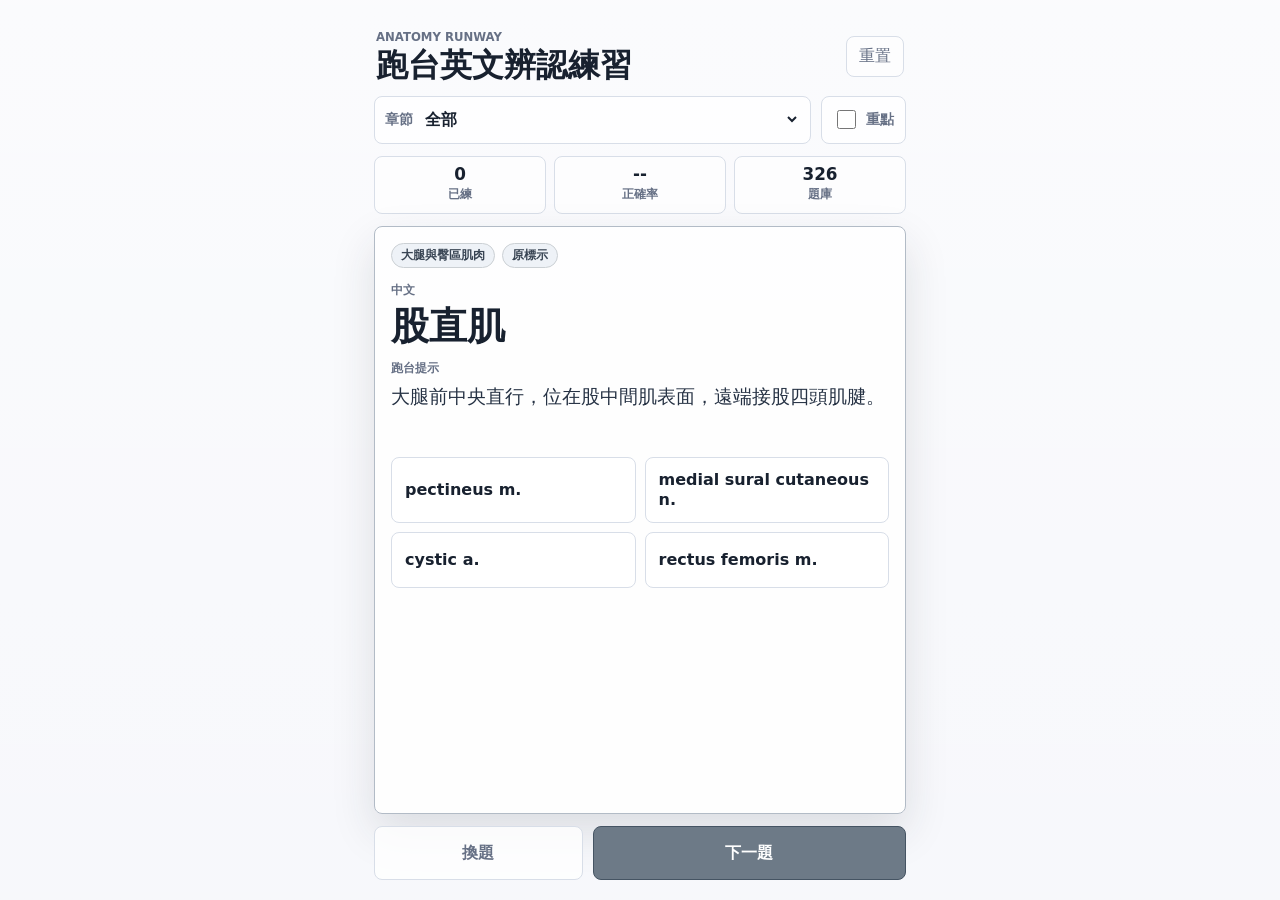
==== index.html @ 275428b6 "Build anatomy runway practice app" ====
<!doctype html>
<html lang="zh-Hant">
  <head>
    <meta charset="utf-8">
    <meta name="viewport" content="width=device-width, initial-scale=1, viewport-fit=cover">
    <meta name="theme-color" content="#f6f7fb">
    <title>跑台英文辨認練習</title>
    <link rel="stylesheet" href="styles.css">
  </head>
  <body>
    <main class="app-shell">
      <header class="topbar">
        <div>
          <p class="eyebrow">Anatomy Runway</p>
          <h1>跑台英文辨認練習</h1>
        </div>
        <button class="ghost-button" id="resetButton" type="button">重置</button>
      </header>

      <section class="control-row" aria-label="練習篩選">
        <label class="select-wrap">
          <span>章節</span>
          <select id="sectionSelect"></select>
        </label>
        <label class="toggle-wrap">
          <input id="markedOnly" type="checkbox">
          <span>重點</span>
        </label>
      </section>

      <section class="stats-strip" aria-label="練習紀錄">
        <div>
          <span class="stat-value" id="seenStat">0</span>
          <span class="stat-label">已練</span>
        </div>
        <div>
          <span class="stat-value" id="accuracyStat">--</span>
          <span class="stat-label">正確率</span>
        </div>
        <div>
          <span class="stat-value" id="poolStat">0</span>
          <span class="stat-label">題庫</span>
        </div>
      </section>

      <section class="quiz-panel" aria-live="polite">
        <div class="card-meta">
          <span id="sectionBadge"></span>
          <span id="markedBadge" hidden>原標示</span>
        </div>

        <div class="prompt-block">
          <p class="prompt-label">中文</p>
          <h2 id="chinesePrompt"></h2>
          <p class="prompt-label">跑台提示</p>
          <p id="hintPrompt" class="hint-text"></p>
        </div>

        <div class="history-row" id="historyRow" aria-label="本題作答紀錄"></div>

        <div class="option-grid" id="optionGrid"></div>

        <div class="feedback" id="feedback" hidden>
          <p id="resultText"></p>
          <strong id="answerText"></strong>
          <p id="noteText"></p>
        </div>
      </section>

      <nav class="action-row" aria-label="練習操作">
        <button class="secondary-button" id="skipButton" type="button">換題</button>
        <button class="primary-button" id="nextButton" type="button">下一題</button>
      </nav>
    </main>

    <script src="questions.js"></script>
    <script src="app.js"></script>
  </body>
</html>
---- styles.css ----
:root {
  color-scheme: light;
  --ink: #18212f;
  --muted: #667085;
  --line: #d8dee8;
  --panel: rgba(255, 255, 255, 0.86);
  --heat-bg: #f6f7fb;
  --heat-soft: #eef2f7;
  --heat-strong: #516170;
  --good: #15804a;
  --bad: #c7362d;
  --blue: #2563eb;
  --shadow: 0 18px 44px rgba(35, 44, 56, 0.13);
  font-family: ui-sans-serif, system-ui, -apple-system, BlinkMacSystemFont, "Segoe UI", sans-serif;
}

* {
  box-sizing: border-box;
}

html {
  min-height: 100%;
  background: var(--heat-bg);
  scroll-padding-bottom: 96px;
}

body {
  min-height: 100vh;
  margin: 0;
  background:
    linear-gradient(180deg, rgba(255, 255, 255, 0.5), rgba(255, 255, 255, 0.12)),
    var(--heat-bg);
  color: var(--ink);
}

button,
select {
  font: inherit;
}

button {
  -webkit-tap-highlight-color: transparent;
}

.app-shell {
  width: min(100%, 560px);
  min-height: 100vh;
  margin: 0 auto;
  padding: max(18px, env(safe-area-inset-top)) 14px max(20px, env(safe-area-inset-bottom));
  display: flex;
  flex-direction: column;
  gap: 12px;
}

.topbar,
.control-row,
.stats-strip,
.quiz-panel,
.action-row {
  width: 100%;
}

.topbar {
  display: flex;
  align-items: center;
  justify-content: space-between;
  gap: 12px;
  padding: 4px 2px 0;
}

.eyebrow {
  margin: 0 0 3px;
  color: var(--muted);
  font-size: 0.73rem;
  font-weight: 700;
  letter-spacing: 0;
  text-transform: uppercase;
}

h1 {
  margin: 0;
  font-size: clamp(1.35rem, 4.8vw, 2rem);
  line-height: 1.15;
  letter-spacing: 0;
}

.ghost-button,
.secondary-button,
.primary-button,
.option-button {
  border: 1px solid var(--line);
  border-radius: 8px;
  cursor: pointer;
}

.ghost-button {
  min-width: 56px;
  padding: 9px 12px;
  background: rgba(255, 255, 255, 0.62);
  color: var(--muted);
}

.control-row {
  display: grid;
  grid-template-columns: 1fr auto;
  gap: 10px;
  align-items: stretch;
}

.select-wrap,
.toggle-wrap {
  min-height: 48px;
  border: 1px solid var(--line);
  border-radius: 8px;
  background: var(--panel);
}

.select-wrap {
  display: grid;
  grid-template-columns: auto 1fr;
  gap: 8px;
  align-items: center;
  padding: 0 10px;
}

.select-wrap span,
.toggle-wrap span {
  color: var(--muted);
  font-size: 0.88rem;
  font-weight: 700;
}

select {
  width: 100%;
  min-width: 0;
  border: 0;
  background: transparent;
  color: var(--ink);
  font-weight: 700;
  outline: none;
}

.toggle-wrap {
  display: flex;
  align-items: center;
  gap: 7px;
  padding: 0 11px;
}

.toggle-wrap input {
  width: 19px;
  height: 19px;
  accent-color: var(--blue);
}

.stats-strip {
  display: grid;
  grid-template-columns: repeat(3, 1fr);
  gap: 8px;
}

.stats-strip div {
  min-height: 58px;
  border: 1px solid var(--line);
  border-radius: 8px;
  background: rgba(255, 255, 255, 0.72);
  display: grid;
  place-items: center;
  padding: 8px;
}

.stat-value {
  font-size: 1.05rem;
  font-weight: 800;
  line-height: 1;
}

.stat-label {
  color: var(--muted);
  font-size: 0.76rem;
  font-weight: 700;
}

.quiz-panel {
  border: 1px solid color-mix(in srgb, var(--heat-strong), var(--line) 72%);
  border-radius: 8px;
  background: var(--panel);
  box-shadow: var(--shadow);
  padding: 16px;
  display: flex;
  flex-direction: column;
  gap: 14px;
  flex: 1;
}

.card-meta {
  display: flex;
  flex-wrap: wrap;
  gap: 7px;
  min-height: 25px;
}

.card-meta span {
  display: inline-flex;
  align-items: center;
  min-height: 25px;
  border: 1px solid color-mix(in srgb, var(--heat-strong), white 70%);
  border-radius: 999px;
  padding: 2px 9px;
  background: var(--heat-soft);
  color: color-mix(in srgb, var(--heat-strong), #0b1220 35%);
  font-size: 0.78rem;
  font-weight: 800;
}

.prompt-block {
  display: grid;
  gap: 6px;
}

.prompt-label {
  margin: 0;
  color: var(--muted);
  font-size: 0.76rem;
  font-weight: 800;
}

h2 {
  margin: 0 0 6px;
  font-size: clamp(1.55rem, 8vw, 2.35rem);
  line-height: 1.14;
  letter-spacing: 0;
}

.hint-text {
  margin: 0;
  color: #263244;
  font-size: clamp(1.02rem, 4.1vw, 1.16rem);
  line-height: 1.55;
}

.history-row {
  min-height: 18px;
  display: flex;
  flex-wrap: wrap;
  gap: 5px;
}

.history-dot {
  width: 10px;
  height: 10px;
  border-radius: 999px;
  background: #c7ced8;
}

.history-dot.good {
  background: var(--good);
}

.history-dot.bad {
  background: var(--bad);
}

.option-grid {
  display: grid;
  gap: 9px;
}

.option-button {
  width: 100%;
  min-height: 56px;
  padding: 12px 13px;
  background: #ffffff;
  color: var(--ink);
  text-align: left;
  font-weight: 800;
  line-height: 1.25;
  overflow-wrap: anywhere;
}

.option-button:disabled {
  cursor: default;
  opacity: 0.92;
}

.option-button.correct {
  border-color: color-mix(in srgb, var(--good), white 30%);
  background: #e6f6ec;
  color: #0f6038;
}

.option-button.wrong {
  border-color: color-mix(in srgb, var(--bad), white 28%);
  background: #fee9e7;
  color: #8f251f;
}

.feedback {
  border-top: 1px solid var(--line);
  padding-top: 12px;
  margin-bottom: 72px;
  scroll-margin-bottom: 96px;
}

.feedback p {
  margin: 0;
  color: var(--muted);
  line-height: 1.45;
}

.feedback strong {
  display: block;
  margin: 5px 0;
  color: var(--ink);
  font-size: 1.05rem;
  line-height: 1.35;
  overflow-wrap: anywhere;
}

.feedback.good strong {
  color: var(--good);
}

.feedback.bad strong {
  color: var(--bad);
}

.action-row {
  display: grid;
  grid-template-columns: 0.8fr 1.2fr;
  gap: 10px;
  position: sticky;
  bottom: max(10px, env(safe-area-inset-bottom));
}

.secondary-button,
.primary-button {
  min-height: 54px;
  padding: 12px;
  font-weight: 900;
}

.secondary-button {
  background: rgba(255, 255, 255, 0.82);
  color: var(--muted);
}

.primary-button {
  border-color: color-mix(in srgb, var(--heat-strong), #111827 18%);
  background: color-mix(in srgb, var(--heat-strong), #ffffff 16%);
  color: #ffffff;
}

@media (min-width: 720px) {
  .app-shell {
    padding-top: 26px;
  }

  .option-grid {
    grid-template-columns: 1fr 1fr;
  }

  .feedback {
    margin-bottom: 0;
  }
}
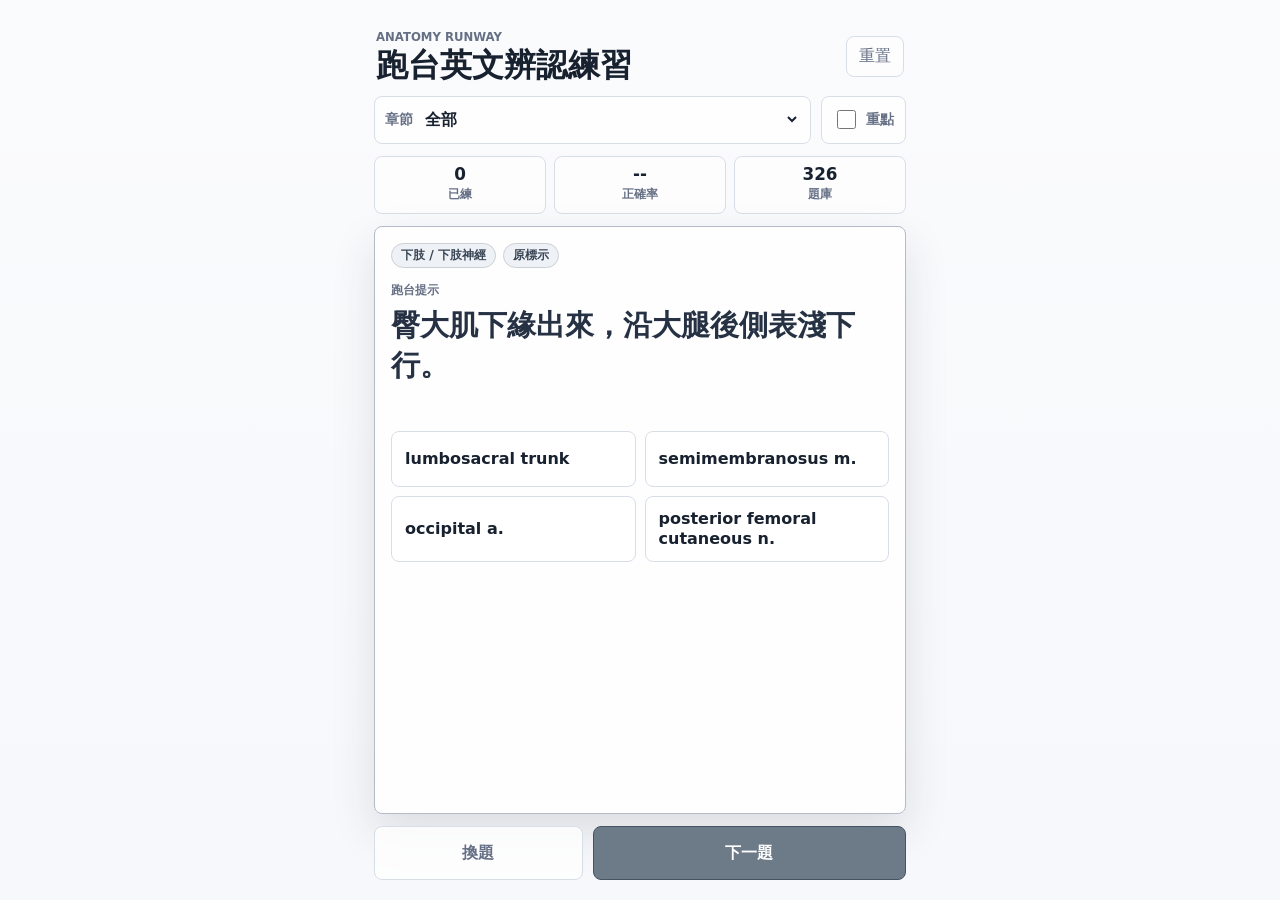
==== commit 4d4ce1e3: "Hide Chinese prompts and group regions" ====
--- a/index.html
+++ b/index.html
@@ -50,10 +50,8 @@
         </div>
 
         <div class="prompt-block">
-          <p class="prompt-label">中文</p>
-          <h2 id="chinesePrompt"></h2>
           <p class="prompt-label">跑台提示</p>
-          <p id="hintPrompt" class="hint-text"></p>
+          <h2 id="hintPrompt" class="hint-text"></h2>
         </div>
 
         <div class="history-row" id="historyRow" aria-label="本題作答紀錄"></div>
--- a/styles.css
+++ b/styles.css
@@ -235,8 +235,9 @@
 .hint-text {
   margin: 0;
   color: #263244;
-  font-size: clamp(1.02rem, 4.1vw, 1.16rem);
-  line-height: 1.55;
+  font-size: clamp(1.25rem, 6vw, 1.82rem);
+  line-height: 1.38;
+  font-weight: 850;
 }
 
 .history-row {
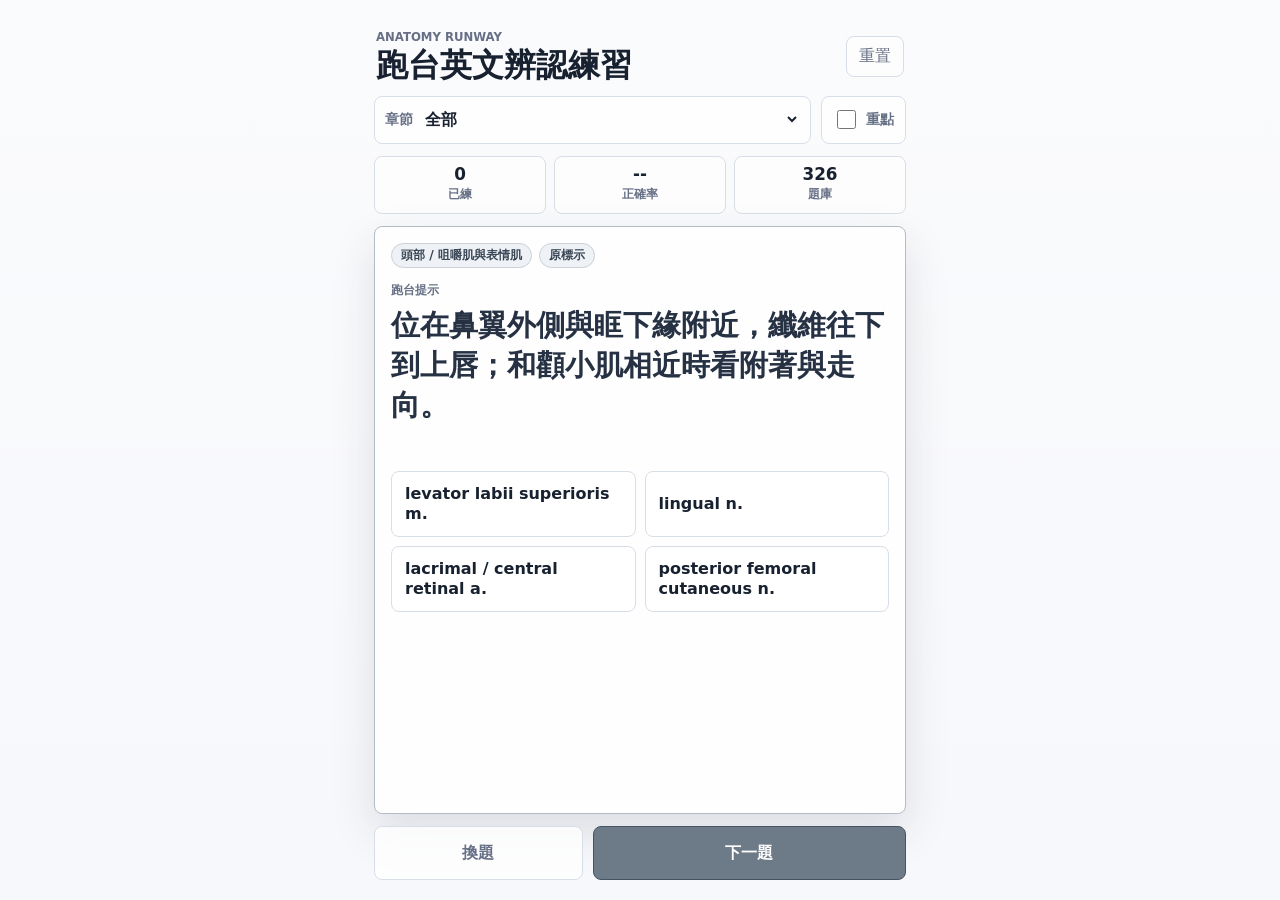
==== commit 9ecbcd33: "Mask Chinese answer terms in prompts" ====
--- a/index.html
+++ b/index.html
@@ -5,7 +5,7 @@
     <meta name="viewport" content="width=device-width, initial-scale=1, viewport-fit=cover">
     <meta name="theme-color" content="#f6f7fb">
     <title>跑台英文辨認練習</title>
-    <link rel="stylesheet" href="styles.css">
+    <link rel="stylesheet" href="styles-v2.css">
   </head>
   <body>
     <main class="app-shell">
@@ -71,7 +71,7 @@
       </nav>
     </main>
 
-    <script src="questions.js"></script>
-    <script src="app.js"></script>
+    <script src="questions-v2.js"></script>
+    <script src="app-v2.js"></script>
   </body>
 </html>
--- a/styles-v2.css
+++ b/styles-v2.css
@@ -0,0 +1,367 @@
+:root {
+  color-scheme: light;
+  --ink: #18212f;
+  --muted: #667085;
+  --line: #d8dee8;
+  --panel: rgba(255, 255, 255, 0.86);
+  --heat-bg: #f6f7fb;
+  --heat-soft: #eef2f7;
+  --heat-strong: #516170;
+  --good: #15804a;
+  --bad: #c7362d;
+  --blue: #2563eb;
+  --shadow: 0 18px 44px rgba(35, 44, 56, 0.13);
+  font-family: ui-sans-serif, system-ui, -apple-system, BlinkMacSystemFont, "Segoe UI", sans-serif;
+}
+
+* {
+  box-sizing: border-box;
+}
+
+html {
+  min-height: 100%;
+  background: var(--heat-bg);
+  scroll-padding-bottom: 96px;
+}
+
+body {
+  min-height: 100vh;
+  margin: 0;
+  background:
+    linear-gradient(180deg, rgba(255, 255, 255, 0.5), rgba(255, 255, 255, 0.12)),
+    var(--heat-bg);
+  color: var(--ink);
+}
+
+button,
+select {
+  font: inherit;
+}
+
+button {
+  -webkit-tap-highlight-color: transparent;
+}
+
+.app-shell {
+  width: min(100%, 560px);
+  min-height: 100vh;
+  margin: 0 auto;
+  padding: max(18px, env(safe-area-inset-top)) 14px max(20px, env(safe-area-inset-bottom));
+  display: flex;
+  flex-direction: column;
+  gap: 12px;
+}
+
+.topbar,
+.control-row,
+.stats-strip,
+.quiz-panel,
+.action-row {
+  width: 100%;
+}
+
+.topbar {
+  display: flex;
+  align-items: center;
+  justify-content: space-between;
+  gap: 12px;
+  padding: 4px 2px 0;
+}
+
+.eyebrow {
+  margin: 0 0 3px;
+  color: var(--muted);
+  font-size: 0.73rem;
+  font-weight: 700;
+  letter-spacing: 0;
+  text-transform: uppercase;
+}
+
+h1 {
+  margin: 0;
+  font-size: clamp(1.35rem, 4.8vw, 2rem);
+  line-height: 1.15;
+  letter-spacing: 0;
+}
+
+.ghost-button,
+.secondary-button,
+.primary-button,
+.option-button {
+  border: 1px solid var(--line);
+  border-radius: 8px;
+  cursor: pointer;
+}
+
+.ghost-button {
+  min-width: 56px;
+  padding: 9px 12px;
+  background: rgba(255, 255, 255, 0.62);
+  color: var(--muted);
+}
+
+.control-row {
+  display: grid;
+  grid-template-columns: 1fr auto;
+  gap: 10px;
+  align-items: stretch;
+}
+
+.select-wrap,
+.toggle-wrap {
+  min-height: 48px;
+  border: 1px solid var(--line);
+  border-radius: 8px;
+  background: var(--panel);
+}
+
+.select-wrap {
+  display: grid;
+  grid-template-columns: auto 1fr;
+  gap: 8px;
+  align-items: center;
+  padding: 0 10px;
+}
+
+.select-wrap span,
+.toggle-wrap span {
+  color: var(--muted);
+  font-size: 0.88rem;
+  font-weight: 700;
+}
+
+select {
+  width: 100%;
+  min-width: 0;
+  border: 0;
+  background: transparent;
+  color: var(--ink);
+  font-weight: 700;
+  outline: none;
+}
+
+.toggle-wrap {
+  display: flex;
+  align-items: center;
+  gap: 7px;
+  padding: 0 11px;
+}
+
+.toggle-wrap input {
+  width: 19px;
+  height: 19px;
+  accent-color: var(--blue);
+}
+
+.stats-strip {
+  display: grid;
+  grid-template-columns: repeat(3, 1fr);
+  gap: 8px;
+}
+
+.stats-strip div {
+  min-height: 58px;
+  border: 1px solid var(--line);
+  border-radius: 8px;
+  background: rgba(255, 255, 255, 0.72);
+  display: grid;
+  place-items: center;
+  padding: 8px;
+}
+
+.stat-value {
+  font-size: 1.05rem;
+  font-weight: 800;
+  line-height: 1;
+}
+
+.stat-label {
+  color: var(--muted);
+  font-size: 0.76rem;
+  font-weight: 700;
+}
+
+.quiz-panel {
+  border: 1px solid color-mix(in srgb, var(--heat-strong), var(--line) 72%);
+  border-radius: 8px;
+  background: var(--panel);
+  box-shadow: var(--shadow);
+  padding: 16px;
+  display: flex;
+  flex-direction: column;
+  gap: 14px;
+  flex: 1;
+}
+
+.card-meta {
+  display: flex;
+  flex-wrap: wrap;
+  gap: 7px;
+  min-height: 25px;
+}
+
+.card-meta span {
+  display: inline-flex;
+  align-items: center;
+  min-height: 25px;
+  border: 1px solid color-mix(in srgb, var(--heat-strong), white 70%);
+  border-radius: 999px;
+  padding: 2px 9px;
+  background: var(--heat-soft);
+  color: color-mix(in srgb, var(--heat-strong), #0b1220 35%);
+  font-size: 0.78rem;
+  font-weight: 800;
+}
+
+.prompt-block {
+  display: grid;
+  gap: 6px;
+}
+
+.prompt-label {
+  margin: 0;
+  color: var(--muted);
+  font-size: 0.76rem;
+  font-weight: 800;
+}
+
+h2 {
+  margin: 0 0 6px;
+  font-size: clamp(1.55rem, 8vw, 2.35rem);
+  line-height: 1.14;
+  letter-spacing: 0;
+}
+
+.hint-text {
+  margin: 0;
+  color: #263244;
+  font-size: clamp(1.25rem, 6vw, 1.82rem);
+  line-height: 1.38;
+  font-weight: 850;
+}
+
+.history-row {
+  min-height: 18px;
+  display: flex;
+  flex-wrap: wrap;
+  gap: 5px;
+}
+
+.history-dot {
+  width: 10px;
+  height: 10px;
+  border-radius: 999px;
+  background: #c7ced8;
+}
+
+.history-dot.good {
+  background: var(--good);
+}
+
+.history-dot.bad {
+  background: var(--bad);
+}
+
+.option-grid {
+  display: grid;
+  gap: 9px;
+}
+
+.option-button {
+  width: 100%;
+  min-height: 56px;
+  padding: 12px 13px;
+  background: #ffffff;
+  color: var(--ink);
+  text-align: left;
+  font-weight: 800;
+  line-height: 1.25;
+  overflow-wrap: anywhere;
+}
+
+.option-button:disabled {
+  cursor: default;
+  opacity: 0.92;
+}
+
+.option-button.correct {
+  border-color: color-mix(in srgb, var(--good), white 30%);
+  background: #e6f6ec;
+  color: #0f6038;
+}
+
+.option-button.wrong {
+  border-color: color-mix(in srgb, var(--bad), white 28%);
+  background: #fee9e7;
+  color: #8f251f;
+}
+
+.feedback {
+  border-top: 1px solid var(--line);
+  padding-top: 12px;
+  margin-bottom: 72px;
+  scroll-margin-bottom: 96px;
+}
+
+.feedback p {
+  margin: 0;
+  color: var(--muted);
+  line-height: 1.45;
+}
+
+.feedback strong {
+  display: block;
+  margin: 5px 0;
+  color: var(--ink);
+  font-size: 1.05rem;
+  line-height: 1.35;
+  overflow-wrap: anywhere;
+}
+
+.feedback.good strong {
+  color: var(--good);
+}
+
+.feedback.bad strong {
+  color: var(--bad);
+}
+
+.action-row {
+  display: grid;
+  grid-template-columns: 0.8fr 1.2fr;
+  gap: 10px;
+  position: sticky;
+  bottom: max(10px, env(safe-area-inset-bottom));
+}
+
+.secondary-button,
+.primary-button {
+  min-height: 54px;
+  padding: 12px;
+  font-weight: 900;
+}
+
+.secondary-button {
+  background: rgba(255, 255, 255, 0.82);
+  color: var(--muted);
+}
+
+.primary-button {
+  border-color: color-mix(in srgb, var(--heat-strong), #111827 18%);
+  background: color-mix(in srgb, var(--heat-strong), #ffffff 16%);
+  color: #ffffff;
+}
+
+@media (min-width: 720px) {
+  .app-shell {
+    padding-top: 26px;
+  }
+
+  .option-grid {
+    grid-template-columns: 1fr 1fr;
+  }
+
+  .feedback {
+    margin-bottom: 0;
+  }
+}
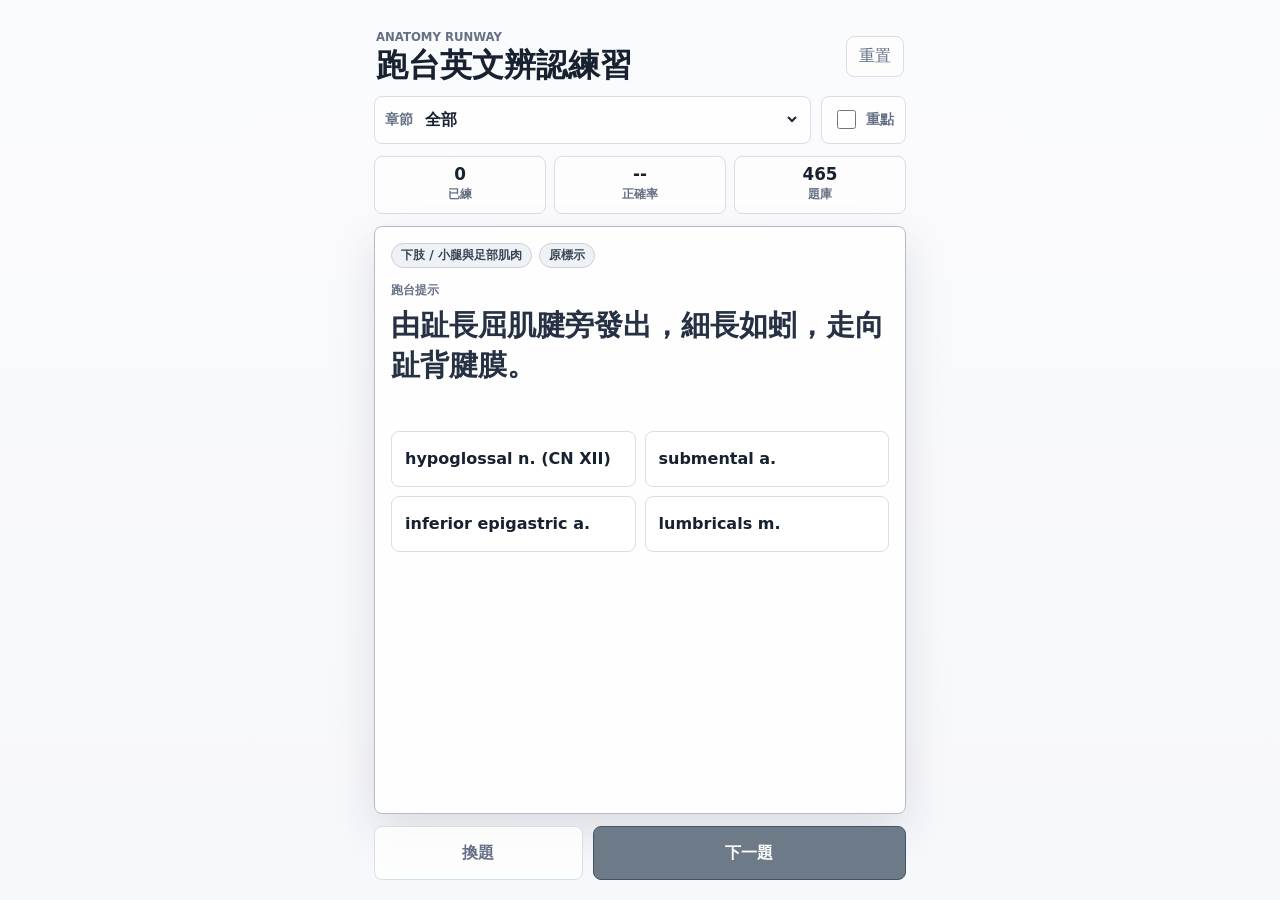
==== commit 12375610: "Show anatomy images after wrong answers" ====
--- a/index.html
+++ b/index.html
@@ -62,6 +62,14 @@
           <p id="resultText"></p>
           <strong id="answerText"></strong>
           <p id="noteText"></p>
+          <figure class="answer-image" id="imagePanel" hidden>
+            <img id="answerImage" alt="">
+            <figcaption>
+              <span id="imageCaption"></span>
+              <a id="imageLink" target="_blank" rel="noopener">來源</a>
+            </figcaption>
+            <p class="image-license" id="imageLicense"></p>
+          </figure>
         </div>
       </section>
 
--- a/styles-v2.css
+++ b/styles-v2.css
@@ -299,8 +299,8 @@
 .feedback {
   border-top: 1px solid var(--line);
   padding-top: 12px;
-  margin-bottom: 72px;
-  scroll-margin-bottom: 96px;
+  margin-bottom: 104px;
+  scroll-margin-bottom: 118px;
 }
 
 .feedback p {
@@ -326,6 +326,52 @@
   color: var(--bad);
 }
 
+.answer-image {
+  margin: 12px 0 0;
+  border: 1px solid var(--line);
+  border-radius: 8px;
+  background: #ffffff;
+  overflow: hidden;
+  scroll-margin-bottom: 118px;
+}
+
+.answer-image img {
+  display: block;
+  width: 100%;
+  max-height: 360px;
+  object-fit: contain;
+  background: #ffffff;
+}
+
+.answer-image figcaption {
+  display: flex;
+  justify-content: space-between;
+  gap: 10px;
+  padding: 9px 10px;
+  border-top: 1px solid var(--line);
+  color: var(--muted);
+  font-size: 0.78rem;
+  font-weight: 700;
+  line-height: 1.35;
+}
+
+.answer-image figcaption span {
+  min-width: 0;
+  overflow-wrap: anywhere;
+}
+
+.answer-image a {
+  color: var(--blue);
+  font-weight: 900;
+  white-space: nowrap;
+}
+
+.image-license {
+  padding: 0 10px 10px;
+  font-size: 0.72rem;
+  overflow-wrap: anywhere;
+}
+
 .action-row {
   display: grid;
   grid-template-columns: 0.8fr 1.2fr;
